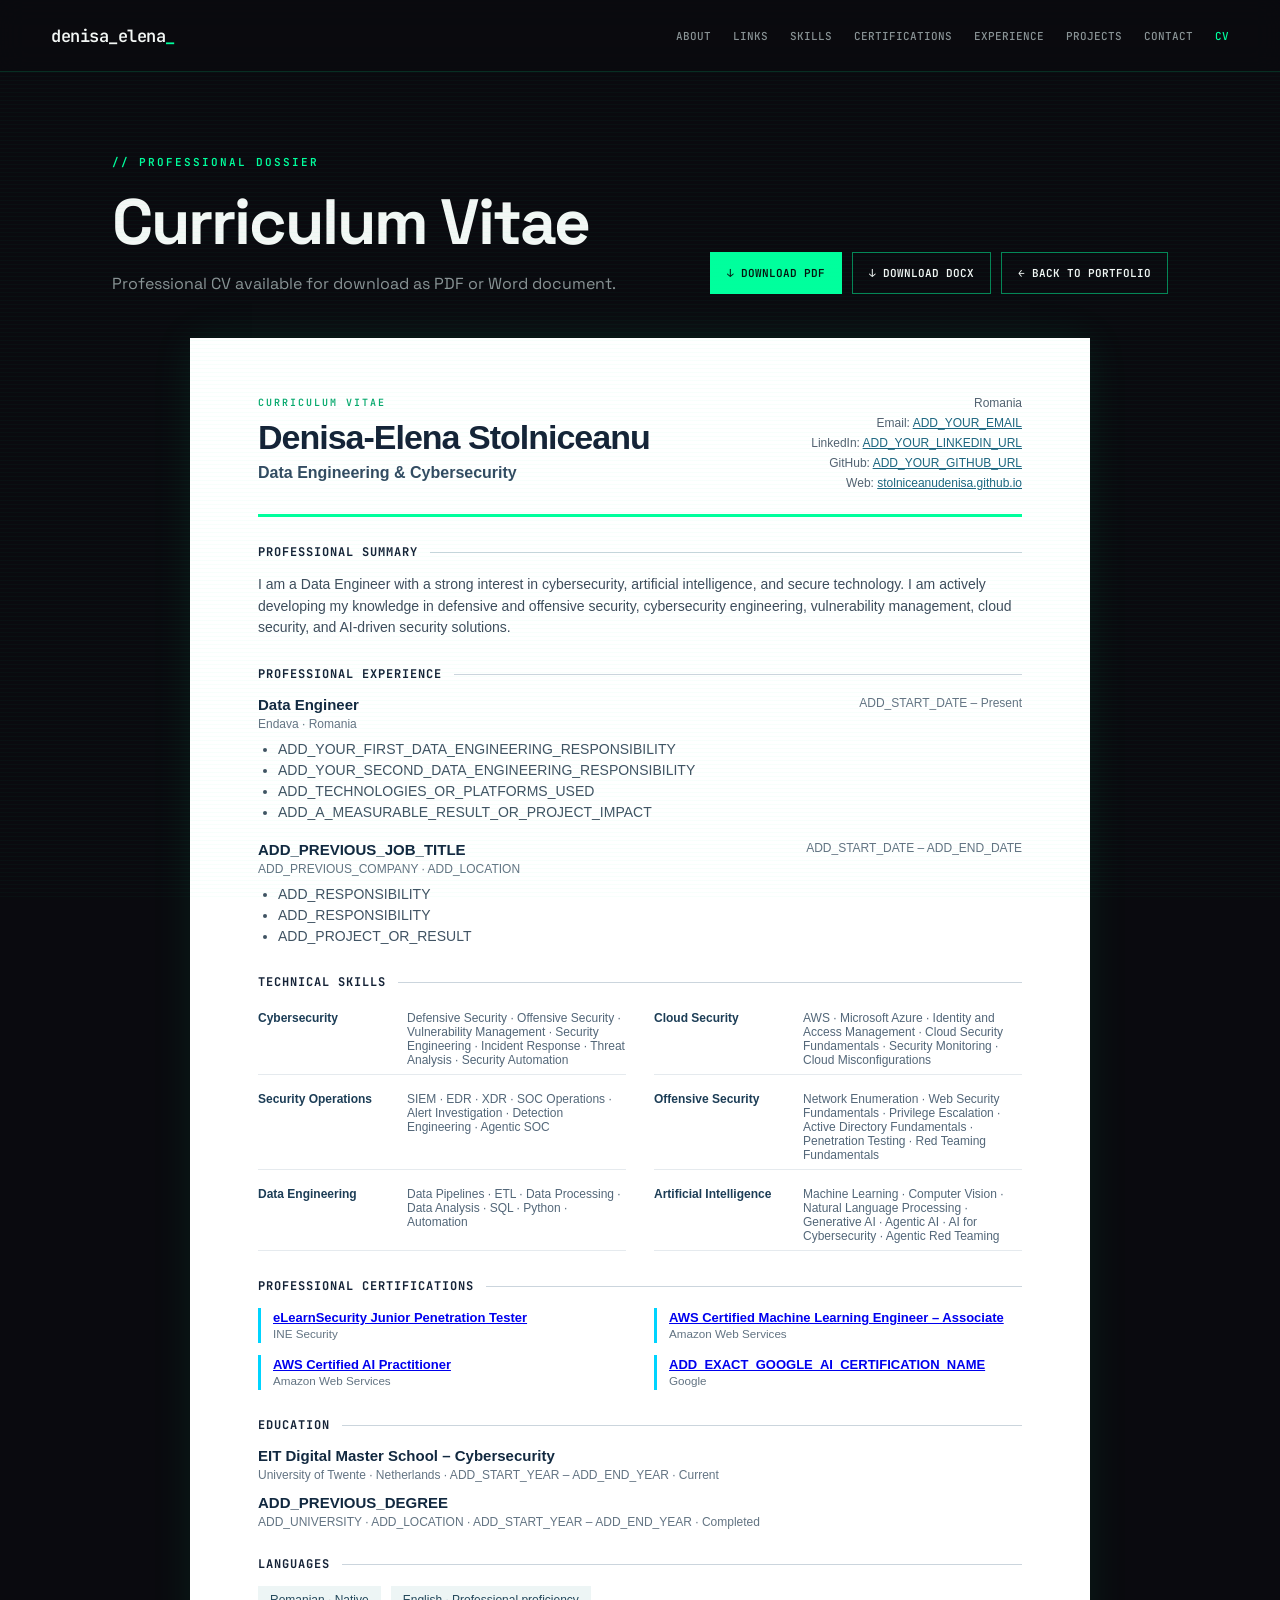
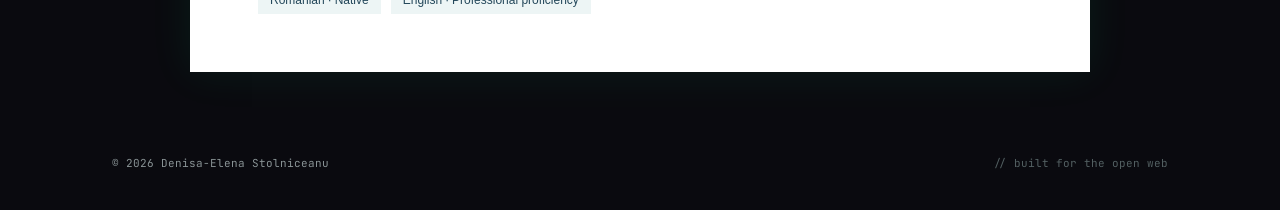
==== cv/index.html @ e09dd873 "Version 1" ====
<!doctype html>
<html lang="en">
<head>
  <meta charset="UTF-8">
  <meta name="viewport" content="width=device-width, initial-scale=1.0">
  <meta name="description" content="Curriculum Vitae of Denisa-Elena Stolniceanu">
  <title>CV // Denisa-Elena Stolniceanu</title>
  <link rel="preconnect" href="https://fonts.googleapis.com">
  <link rel="preconnect" href="https://fonts.gstatic.com" crossorigin>
  <link href="https://fonts.googleapis.com/css2?family=JetBrains+Mono:wght@400;500;600;700&family=Space+Grotesk:wght@400;500;600;700&display=swap" rel="stylesheet">
  <link rel="stylesheet" href="./styles.css">
  <script src="https://cdnjs.cloudflare.com/ajax/libs/jspdf/2.5.1/jspdf.umd.min.js" defer></script>
  <script src="https://unpkg.com/docx@9.1.0/build/index.umd.js" defer></script>
  <script src="./script.js" defer></script>
</head>
<body>
  <div class="scanlines" aria-hidden="true"></div>
  <nav class="site-nav" aria-label="Primary navigation">
    <a class="brand" href="../index.html">denisa_elena<span>_</span></a>
    <button class="menu-toggle" type="button" aria-expanded="false" aria-controls="main-menu">menu <span>☰</span></button>
    <div class="nav-links" id="main-menu">
      <a href="../about.html">About</a><a href="../links.html">Links</a><a href="../skills.html">Skills</a>
      <a href="../certifications.html">Certifications</a><a href="../experience.html">Experience</a>
      <a href="../projects.html">Projects</a><a href="../contact.html">Contact</a><a class="active" href="./index.html">CV</a>
    </div>
  </nav>

  <main>
    <header class="page-header">
      <div><p class="eyebrow">// professional dossier</p><h1>Curriculum Vitae</h1><p>Professional CV available for download as PDF or Word document.</p></div>
      <div class="actions"><button id="download-pdf" class="button primary" type="button" disabled>↓ Download PDF</button><button id="download-docx" class="button" type="button" disabled>↓ Download DOCX</button><a class="button ghost" href="../index.html">← Back to Portfolio</a></div>
    </header>

    <article class="cv-sheet" id="cv-sheet">
      <header class="cv-header"><div><p class="cv-kicker">CURRICULUM VITAE</p><h2 id="cv-name">Loading profile…</h2><p class="cv-title" id="cv-title"></p></div><div class="contact-block" id="contact-block"></div></header>
      <section class="cv-section" id="summary-section"><h3>Professional Summary</h3><p id="cv-summary"></p></section>
      <section class="cv-section" id="experience-section"><h3>Professional Experience</h3><div id="experience-list"></div></section>
      <section class="cv-section" id="skills-section"><h3>Technical Skills</h3><div class="skills-grid" id="skills-list"></div></section>
      <section class="cv-section" id="certifications-section"><h3>Professional Certifications</h3><div class="cert-grid" id="certifications-list"></div></section>
      <section class="cv-section" id="education-section"><h3>Education</h3><div id="education-list"></div></section>
      <section class="cv-section" id="languages-section"><h3>Languages</h3><div class="language-row" id="languages-list"></div></section>
      <p class="empty-note" id="empty-note" hidden>Profile details will appear here once they are added to <code>profile-data.json</code>.</p>
    </article>
  </main>
  <footer>© <span id="year">2026</span> Denisa-Elena Stolniceanu <span class="footer-mark">// built for the open web</span></footer>
</body>
</html>
---- cv/styles.css ----
:root{--bg:#0a0a0f;--panel:#12121a;--tertiary:#1a1a24;--green:#00ff9d;--cyan:#00d4ff;--purple:#a855f7;--text:#f3f7f5;--muted:#899395;--ink:#152337;--sheet:#fff}
*{box-sizing:border-box}html{scroll-behavior:smooth}body{margin:0;background:var(--bg);color:var(--text);font-family:'Space Grotesk',sans-serif;min-height:100vh}.scanlines{position:fixed;inset:0;pointer-events:none;z-index:5;opacity:.06;background:repeating-linear-gradient(0deg,transparent 0 3px,#00ff9d 4px)}.site-nav{height:72px;padding:0 max(4vw,24px);display:flex;align-items:center;justify-content:space-between;position:fixed;top:0;left:0;right:0;background:rgba(10,10,15,.9);backdrop-filter:blur(14px);border-bottom:1px solid rgba(0,255,157,.15);z-index:10}.brand{color:var(--text);text-decoration:none;font:600 17px 'JetBrains Mono',monospace;letter-spacing:-.5px}.brand span{color:var(--green)}.nav-links{display:flex;gap:22px;align-items:center}.nav-links a{color:var(--muted);font:500 11px 'JetBrains Mono',monospace;text-decoration:none;text-transform:uppercase}.nav-links a:hover,.nav-links .active{color:var(--green)}.menu-toggle{display:none;background:none;color:var(--green);border:1px solid rgba(0,255,157,.35);padding:8px 11px;font:11px 'JetBrains Mono',monospace;text-transform:uppercase}.page-header{max-width:1120px;margin:0 auto;padding:144px 32px 44px;display:flex;justify-content:space-between;align-items:end;gap:24px}.eyebrow,.cv-kicker{color:var(--green);font:600 11px 'JetBrains Mono',monospace;letter-spacing:2px;text-transform:uppercase}.page-header h1{font-size:clamp(38px,5vw,64px);margin:12px 0 10px;letter-spacing:-2px}.page-header p:not(.eyebrow){color:var(--muted);margin:0}.actions{display:flex;gap:10px;flex-wrap:wrap;justify-content:flex-end}.button{font:600 11px 'JetBrains Mono',monospace;text-transform:uppercase;text-decoration:none;border:1px solid rgba(0,255,157,.5);padding:13px 16px;cursor:pointer;background:transparent;color:var(--text);white-space:nowrap}.button.primary{background:var(--green);color:#06130e;border-color:var(--green)}.button:disabled{opacity:.4;cursor:not-allowed}.button:hover:not(:disabled){box-shadow:0 0 24px rgba(0,255,157,.22)}.cv-sheet{max-width:900px;min-height:1100px;margin:0 auto 60px;padding:58px 68px;color:var(--ink);background:var(--sheet);box-shadow:0 0 40px rgba(0,255,157,.08);font:14px Arial,sans-serif}.cv-header{display:flex;justify-content:space-between;gap:40px;border-bottom:3px solid var(--green);padding-bottom:24px}.cv-header h2{font-size:34px;margin:9px 0 7px;letter-spacing:-1px}.cv-kicker{color:#08a96e;font-size:10px;margin:0}.cv-title{color:#334b62;font-size:16px;margin:0;font-weight:600}.contact-block{display:flex;flex-direction:column;gap:6px;align-items:flex-end;justify-content:center;font-size:12px;color:#536271;text-align:right}.contact-block a{color:#1d6680}.contact-item{max-width:300px;overflow-wrap:anywhere}.cv-section{margin-top:27px}.cv-section h3{font:700 12px 'JetBrains Mono',monospace;color:var(--ink);letter-spacing:1px;text-transform:uppercase;display:flex;align-items:center;gap:12px;margin:0 0 14px}.cv-section h3:after{content:'';height:1px;background:#cbd5dd;flex:1}.cv-section p{line-height:1.55;margin:0;color:#3e4d5c}.role{margin-bottom:18px}.role-head{display:flex;justify-content:space-between;gap:20px}.role h4,.education-item h4{font-size:15px;margin:0 0 4px;color:#122940}.role-meta,.date{color:#637483;font-size:12px}.date{text-align:right;white-space:nowrap}.role ul{margin:8px 0 0;padding-left:20px;color:#405363;line-height:1.5}.skills-grid{display:grid;grid-template-columns:1fr 1fr;gap:10px 28px}.skill{display:flex;gap:9px;align-items:baseline;border-bottom:1px solid #e5eaee;padding:7px 0}.skill strong{min-width:140px;font-size:12px;color:#1c3d56}.skill span{font-size:12px;color:#536779}.cert-grid{display:grid;grid-template-columns:1fr 1fr;gap:12px 28px}.cert{border-left:3px solid var(--cyan);padding:2px 0 2px 12px}.cert strong{display:block;color:#19334b;font-size:13px}.cert small{color:#637483}.cert-logo{height:20px;max-width:90px;object-fit:contain;object-position:left;margin-bottom:5px}.education-item{margin-bottom:12px}.education-item h4{margin-bottom:4px}.education-meta{font-size:12px;color:#637483}.language-row{display:flex;gap:10px;flex-wrap:wrap}.language{background:#edf5f5;padding:7px 12px;font-size:12px;color:#24485b}.empty-note{margin-top:36px;padding:12px;background:#f2f5f6;color:#607080!important;font-size:12px}code{font-family:'JetBrains Mono',monospace;font-size:.9em}footer{max-width:1120px;margin:0 auto;padding:24px 32px 40px;color:var(--muted);font:11px 'JetBrains Mono',monospace}footer .footer-mark{float:right;color:#536062}@media(max-width:850px){.nav-links{display:none;position:absolute;top:72px;left:0;right:0;padding:18px 24px;background:#101018;border-bottom:1px solid rgba(0,255,157,.2);flex-direction:column;align-items:flex-start}.nav-links.open{display:flex}.menu-toggle{display:block}.page-header{padding-top:125px;display:block}.actions{justify-content:flex-start;margin-top:24px}.cv-sheet{margin:0 16px 40px;padding:38px 28px}.cv-header{display:block}.contact-block{align-items:flex-start;text-align:left;margin-top:20px}.skills-grid,.cert-grid{grid-template-columns:1fr}.role-head{display:block}.date{text-align:left;margin-top:4px}footer{padding-left:24px;padding-right:24px}footer .footer-mark{float:none;display:block;margin-top:10px}}@media print{body{background:#fff}.scanlines,.site-nav,.page-header,footer{display:none}.cv-sheet{box-shadow:none;margin:0;max-width:none;padding:35px;color:#152337}.cv-section{break-inside:avoid}}
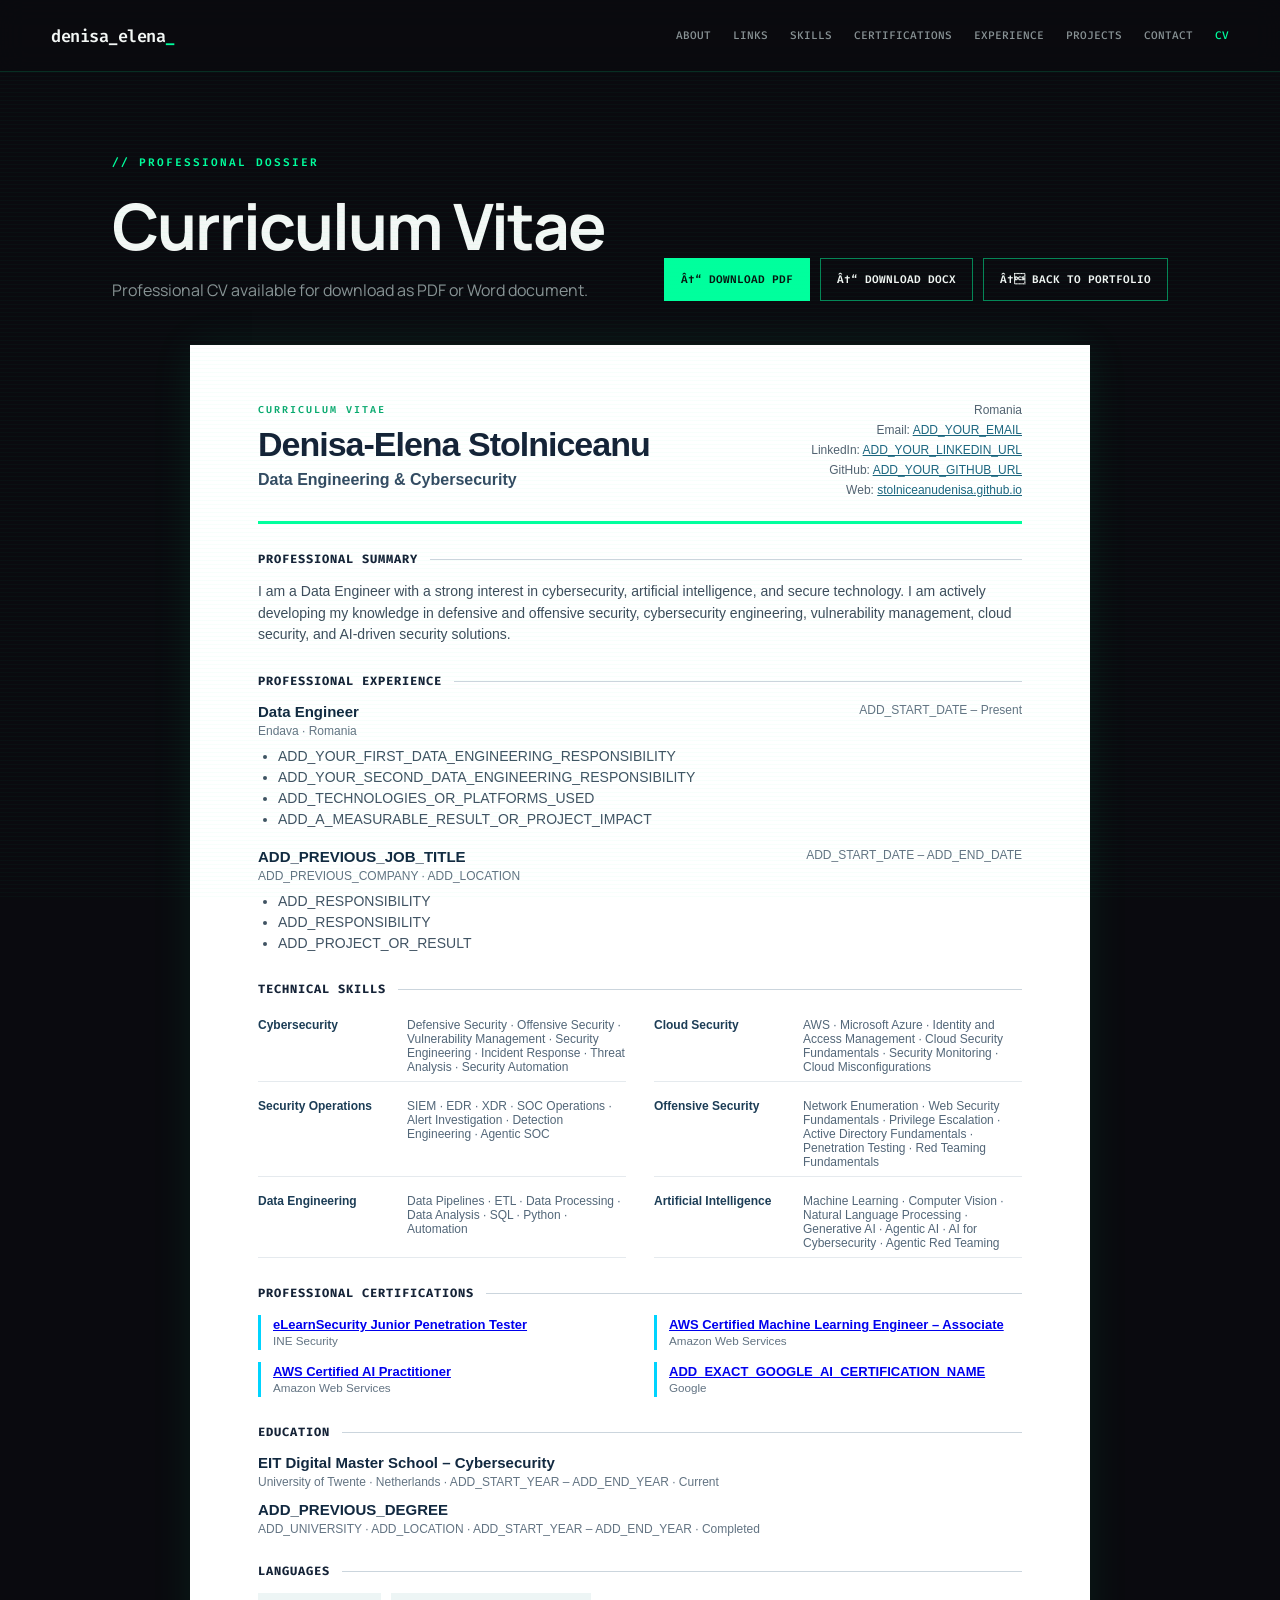
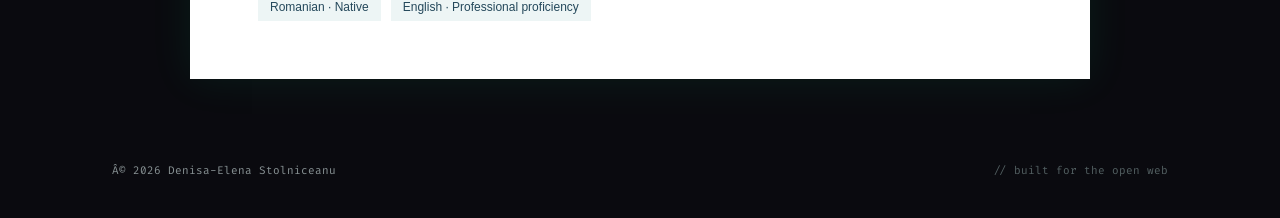
==== commit 681b1d54: "Update font families and fix character encoding issues in HTML and CSS files" ====
--- a/cv/index.html
+++ b/cv/index.html
@@ -1,4 +1,4 @@
-<!doctype html>
+﻿<!doctype html>
 <html lang="en">
 <head>
   <meta charset="UTF-8">
@@ -7,7 +7,7 @@
   <title>CV // Denisa-Elena Stolniceanu</title>
   <link rel="preconnect" href="https://fonts.googleapis.com">
   <link rel="preconnect" href="https://fonts.gstatic.com" crossorigin>
-  <link href="https://fonts.googleapis.com/css2?family=JetBrains+Mono:wght@400;500;600;700&family=Space+Grotesk:wght@400;500;600;700&display=swap" rel="stylesheet">
+  <link href="https://fonts.googleapis.com/css2?family=Fira+Code:wght@400;500;600;700&family=Manrope:wght@400;500;600;700&display=swap" rel="stylesheet">
   <link rel="stylesheet" href="./styles.css">
   <script src="https://cdnjs.cloudflare.com/ajax/libs/jspdf/2.5.1/jspdf.umd.min.js" defer></script>
   <script src="https://unpkg.com/docx@9.1.0/build/index.umd.js" defer></script>
@@ -16,23 +16,23 @@
 <body>
   <div class="scanlines" aria-hidden="true"></div>
   <nav class="site-nav" aria-label="Primary navigation">
-    <a class="brand" href="../index.html">denisa_elena<span>_</span></a>
-    <button class="menu-toggle" type="button" aria-expanded="false" aria-controls="main-menu">menu <span>☰</span></button>
+    <a class="brand" href="../">denisa_elena<span>_</span></a>
+    <button class="menu-toggle" type="button" aria-expanded="false" aria-controls="main-menu">menu <span>â˜°</span></button>
     <div class="nav-links" id="main-menu">
-      <a href="../about.html">About</a><a href="../links.html">Links</a><a href="../skills.html">Skills</a>
-      <a href="../certifications.html">Certifications</a><a href="../experience.html">Experience</a>
-      <a href="../projects.html">Projects</a><a href="../contact.html">Contact</a><a class="active" href="./index.html">CV</a>
+      <a href="../index.html#about">About</a><a href="../index.html#links">Links</a><a href="../index.html#skills">Skills</a>
+      <a href="../index.html#certifications">Certifications</a><a href="../index.html#experience">Experience</a>
+      <a href="../index.html#projects">Projects</a><a href="../index.html#contact">Contact</a><a class="active" href="./index.html">CV</a>
     </div>
   </nav>
 
   <main>
     <header class="page-header">
       <div><p class="eyebrow">// professional dossier</p><h1>Curriculum Vitae</h1><p>Professional CV available for download as PDF or Word document.</p></div>
-      <div class="actions"><button id="download-pdf" class="button primary" type="button" disabled>↓ Download PDF</button><button id="download-docx" class="button" type="button" disabled>↓ Download DOCX</button><a class="button ghost" href="../index.html">← Back to Portfolio</a></div>
+      <div class="actions"><button id="download-pdf" class="button primary" type="button" disabled>â†“ Download PDF</button><button id="download-docx" class="button" type="button" disabled>â†“ Download DOCX</button><a class="button ghost" href="../index.html">â† Back to Portfolio</a></div>
     </header>
 
     <article class="cv-sheet" id="cv-sheet">
-      <header class="cv-header"><div><p class="cv-kicker">CURRICULUM VITAE</p><h2 id="cv-name">Loading profile…</h2><p class="cv-title" id="cv-title"></p></div><div class="contact-block" id="contact-block"></div></header>
+      <header class="cv-header"><div><p class="cv-kicker">CURRICULUM VITAE</p><h2 id="cv-name">Loading profileâ€¦</h2><p class="cv-title" id="cv-title"></p></div><div class="contact-block" id="contact-block"></div></header>
       <section class="cv-section" id="summary-section"><h3>Professional Summary</h3><p id="cv-summary"></p></section>
       <section class="cv-section" id="experience-section"><h3>Professional Experience</h3><div id="experience-list"></div></section>
       <section class="cv-section" id="skills-section"><h3>Technical Skills</h3><div class="skills-grid" id="skills-list"></div></section>
@@ -42,6 +42,7 @@
       <p class="empty-note" id="empty-note" hidden>Profile details will appear here once they are added to <code>profile-data.json</code>.</p>
     </article>
   </main>
-  <footer>© <span id="year">2026</span> Denisa-Elena Stolniceanu <span class="footer-mark">// built for the open web</span></footer>
+  <footer>Â© <span id="year">2026</span> Denisa-Elena Stolniceanu <span class="footer-mark">// built for the open web</span></footer>
 </body>
 </html>
+
--- a/cv/styles.css
+++ b/cv/styles.css
@@ -1,2 +1,3 @@
-:root{--bg:#0a0a0f;--panel:#12121a;--tertiary:#1a1a24;--green:#00ff9d;--cyan:#00d4ff;--purple:#a855f7;--text:#f3f7f5;--muted:#899395;--ink:#152337;--sheet:#fff}
-*{box-sizing:border-box}html{scroll-behavior:smooth}body{margin:0;background:var(--bg);color:var(--text);font-family:'Space Grotesk',sans-serif;min-height:100vh}.scanlines{position:fixed;inset:0;pointer-events:none;z-index:5;opacity:.06;background:repeating-linear-gradient(0deg,transparent 0 3px,#00ff9d 4px)}.site-nav{height:72px;padding:0 max(4vw,24px);display:flex;align-items:center;justify-content:space-between;position:fixed;top:0;left:0;right:0;background:rgba(10,10,15,.9);backdrop-filter:blur(14px);border-bottom:1px solid rgba(0,255,157,.15);z-index:10}.brand{color:var(--text);text-decoration:none;font:600 17px 'JetBrains Mono',monospace;letter-spacing:-.5px}.brand span{color:var(--green)}.nav-links{display:flex;gap:22px;align-items:center}.nav-links a{color:var(--muted);font:500 11px 'JetBrains Mono',monospace;text-decoration:none;text-transform:uppercase}.nav-links a:hover,.nav-links .active{color:var(--green)}.menu-toggle{display:none;background:none;color:var(--green);border:1px solid rgba(0,255,157,.35);padding:8px 11px;font:11px 'JetBrains Mono',monospace;text-transform:uppercase}.page-header{max-width:1120px;margin:0 auto;padding:144px 32px 44px;display:flex;justify-content:space-between;align-items:end;gap:24px}.eyebrow,.cv-kicker{color:var(--green);font:600 11px 'JetBrains Mono',monospace;letter-spacing:2px;text-transform:uppercase}.page-header h1{font-size:clamp(38px,5vw,64px);margin:12px 0 10px;letter-spacing:-2px}.page-header p:not(.eyebrow){color:var(--muted);margin:0}.actions{display:flex;gap:10px;flex-wrap:wrap;justify-content:flex-end}.button{font:600 11px 'JetBrains Mono',monospace;text-transform:uppercase;text-decoration:none;border:1px solid rgba(0,255,157,.5);padding:13px 16px;cursor:pointer;background:transparent;color:var(--text);white-space:nowrap}.button.primary{background:var(--green);color:#06130e;border-color:var(--green)}.button:disabled{opacity:.4;cursor:not-allowed}.button:hover:not(:disabled){box-shadow:0 0 24px rgba(0,255,157,.22)}.cv-sheet{max-width:900px;min-height:1100px;margin:0 auto 60px;padding:58px 68px;color:var(--ink);background:var(--sheet);box-shadow:0 0 40px rgba(0,255,157,.08);font:14px Arial,sans-serif}.cv-header{display:flex;justify-content:space-between;gap:40px;border-bottom:3px solid var(--green);padding-bottom:24px}.cv-header h2{font-size:34px;margin:9px 0 7px;letter-spacing:-1px}.cv-kicker{color:#08a96e;font-size:10px;margin:0}.cv-title{color:#334b62;font-size:16px;margin:0;font-weight:600}.contact-block{display:flex;flex-direction:column;gap:6px;align-items:flex-end;justify-content:center;font-size:12px;color:#536271;text-align:right}.contact-block a{color:#1d6680}.contact-item{max-width:300px;overflow-wrap:anywhere}.cv-section{margin-top:27px}.cv-section h3{font:700 12px 'JetBrains Mono',monospace;color:var(--ink);letter-spacing:1px;text-transform:uppercase;display:flex;align-items:center;gap:12px;margin:0 0 14px}.cv-section h3:after{content:'';height:1px;background:#cbd5dd;flex:1}.cv-section p{line-height:1.55;margin:0;color:#3e4d5c}.role{margin-bottom:18px}.role-head{display:flex;justify-content:space-between;gap:20px}.role h4,.education-item h4{font-size:15px;margin:0 0 4px;color:#122940}.role-meta,.date{color:#637483;font-size:12px}.date{text-align:right;white-space:nowrap}.role ul{margin:8px 0 0;padding-left:20px;color:#405363;line-height:1.5}.skills-grid{display:grid;grid-template-columns:1fr 1fr;gap:10px 28px}.skill{display:flex;gap:9px;align-items:baseline;border-bottom:1px solid #e5eaee;padding:7px 0}.skill strong{min-width:140px;font-size:12px;color:#1c3d56}.skill span{font-size:12px;color:#536779}.cert-grid{display:grid;grid-template-columns:1fr 1fr;gap:12px 28px}.cert{border-left:3px solid var(--cyan);padding:2px 0 2px 12px}.cert strong{display:block;color:#19334b;font-size:13px}.cert small{color:#637483}.cert-logo{height:20px;max-width:90px;object-fit:contain;object-position:left;margin-bottom:5px}.education-item{margin-bottom:12px}.education-item h4{margin-bottom:4px}.education-meta{font-size:12px;color:#637483}.language-row{display:flex;gap:10px;flex-wrap:wrap}.language{background:#edf5f5;padding:7px 12px;font-size:12px;color:#24485b}.empty-note{margin-top:36px;padding:12px;background:#f2f5f6;color:#607080!important;font-size:12px}code{font-family:'JetBrains Mono',monospace;font-size:.9em}footer{max-width:1120px;margin:0 auto;padding:24px 32px 40px;color:var(--muted);font:11px 'JetBrains Mono',monospace}footer .footer-mark{float:right;color:#536062}@media(max-width:850px){.nav-links{display:none;position:absolute;top:72px;left:0;right:0;padding:18px 24px;background:#101018;border-bottom:1px solid rgba(0,255,157,.2);flex-direction:column;align-items:flex-start}.nav-links.open{display:flex}.menu-toggle{display:block}.page-header{padding-top:125px;display:block}.actions{justify-content:flex-start;margin-top:24px}.cv-sheet{margin:0 16px 40px;padding:38px 28px}.cv-header{display:block}.contact-block{align-items:flex-start;text-align:left;margin-top:20px}.skills-grid,.cert-grid{grid-template-columns:1fr}.role-head{display:block}.date{text-align:left;margin-top:4px}footer{padding-left:24px;padding-right:24px}footer .footer-mark{float:none;display:block;margin-top:10px}}@media print{body{background:#fff}.scanlines,.site-nav,.page-header,footer{display:none}.cv-sheet{box-shadow:none;margin:0;max-width:none;padding:35px;color:#152337}.cv-section{break-inside:avoid}}
+﻿:root{--bg:#0a0a0f;--panel:#12121a;--tertiary:#1a1a24;--green:#00ff9d;--cyan:#00d4ff;--purple:#a855f7;--text:#f3f7f5;--muted:#899395;--ink:#152337;--sheet:#fff}
+*{box-sizing:border-box}html{scroll-behavior:smooth}body{margin:0;background:var(--bg);color:var(--text);font-family:'Manrope',sans-serif;min-height:100vh}.scanlines{position:fixed;inset:0;pointer-events:none;z-index:5;opacity:.06;background:repeating-linear-gradient(0deg,transparent 0 3px,#00ff9d 4px)}.site-nav{height:72px;padding:0 max(4vw,24px);display:flex;align-items:center;justify-content:space-between;position:fixed;top:0;left:0;right:0;background:rgba(10,10,15,.9);backdrop-filter:blur(14px);border-bottom:1px solid rgba(0,255,157,.15);z-index:10}.brand{color:var(--text);text-decoration:none;font:600 17px 'Fira Code',monospace;letter-spacing:-.5px}.brand span{color:var(--green)}.nav-links{display:flex;gap:22px;align-items:center}.nav-links a{color:var(--muted);font:500 11px 'Fira Code',monospace;text-decoration:none;text-transform:uppercase}.nav-links a:hover,.nav-links .active{color:var(--green)}.menu-toggle{display:none;background:none;color:var(--green);border:1px solid rgba(0,255,157,.35);padding:8px 11px;font:11px 'Fira Code',monospace;text-transform:uppercase}.page-header{max-width:1120px;margin:0 auto;padding:144px 32px 44px;display:flex;justify-content:space-between;align-items:end;gap:24px}.eyebrow,.cv-kicker{color:var(--green);font:600 11px 'Fira Code',monospace;letter-spacing:2px;text-transform:uppercase}.page-header h1{font-size:clamp(38px,5vw,64px);margin:12px 0 10px;letter-spacing:-2px}.page-header p:not(.eyebrow){color:var(--muted);margin:0}.actions{display:flex;gap:10px;flex-wrap:wrap;justify-content:flex-end}.button{font:600 11px 'Fira Code',monospace;text-transform:uppercase;text-decoration:none;border:1px solid rgba(0,255,157,.5);padding:13px 16px;cursor:pointer;background:transparent;color:var(--text);white-space:nowrap}.button.primary{background:var(--green);color:#06130e;border-color:var(--green)}.button:disabled{opacity:.4;cursor:not-allowed}.button:hover:not(:disabled){box-shadow:0 0 24px rgba(0,255,157,.22)}.cv-sheet{max-width:900px;min-height:1100px;margin:0 auto 60px;padding:58px 68px;color:var(--ink);background:var(--sheet);box-shadow:0 0 40px rgba(0,255,157,.08);font:14px Arial,sans-serif}.cv-header{display:flex;justify-content:space-between;gap:40px;border-bottom:3px solid var(--green);padding-bottom:24px}.cv-header h2{font-size:34px;margin:9px 0 7px;letter-spacing:-1px}.cv-kicker{color:#08a96e;font-size:10px;margin:0}.cv-title{color:#334b62;font-size:16px;margin:0;font-weight:600}.contact-block{display:flex;flex-direction:column;gap:6px;align-items:flex-end;justify-content:center;font-size:12px;color:#536271;text-align:right}.contact-block a{color:#1d6680}.contact-item{max-width:300px;overflow-wrap:anywhere}.cv-section{margin-top:27px}.cv-section h3{font:700 12px 'Fira Code',monospace;color:var(--ink);letter-spacing:1px;text-transform:uppercase;display:flex;align-items:center;gap:12px;margin:0 0 14px}.cv-section h3:after{content:'';height:1px;background:#cbd5dd;flex:1}.cv-section p{line-height:1.55;margin:0;color:#3e4d5c}.role{margin-bottom:18px}.role-head{display:flex;justify-content:space-between;gap:20px}.role h4,.education-item h4{font-size:15px;margin:0 0 4px;color:#122940}.role-meta,.date{color:#637483;font-size:12px}.date{text-align:right;white-space:nowrap}.role ul{margin:8px 0 0;padding-left:20px;color:#405363;line-height:1.5}.skills-grid{display:grid;grid-template-columns:1fr 1fr;gap:10px 28px}.skill{display:flex;gap:9px;align-items:baseline;border-bottom:1px solid #e5eaee;padding:7px 0}.skill strong{min-width:140px;font-size:12px;color:#1c3d56}.skill span{font-size:12px;color:#536779}.cert-grid{display:grid;grid-template-columns:1fr 1fr;gap:12px 28px}.cert{border-left:3px solid var(--cyan);padding:2px 0 2px 12px}.cert strong{display:block;color:#19334b;font-size:13px}.cert small{color:#637483}.cert-logo{height:20px;max-width:90px;object-fit:contain;object-position:left;margin-bottom:5px}.education-item{margin-bottom:12px}.education-item h4{margin-bottom:4px}.education-meta{font-size:12px;color:#637483}.language-row{display:flex;gap:10px;flex-wrap:wrap}.language{background:#edf5f5;padding:7px 12px;font-size:12px;color:#24485b}.empty-note{margin-top:36px;padding:12px;background:#f2f5f6;color:#607080!important;font-size:12px}code{font-family:'Fira Code',monospace;font-size:.9em}footer{max-width:1120px;margin:0 auto;padding:24px 32px 40px;color:var(--muted);font:11px 'Fira Code',monospace}footer .footer-mark{float:right;color:#536062}@media(max-width:850px){.nav-links{display:none;position:absolute;top:72px;left:0;right:0;padding:18px 24px;background:#101018;border-bottom:1px solid rgba(0,255,157,.2);flex-direction:column;align-items:flex-start}.nav-links.open{display:flex}.menu-toggle{display:block}.page-header{padding-top:125px;display:block}.actions{justify-content:flex-start;margin-top:24px}.cv-sheet{margin:0 16px 40px;padding:38px 28px}.cv-header{display:block}.contact-block{align-items:flex-start;text-align:left;margin-top:20px}.skills-grid,.cert-grid{grid-template-columns:1fr}.role-head{display:block}.date{text-align:left;margin-top:4px}footer{padding-left:24px;padding-right:24px}footer .footer-mark{float:none;display:block;margin-top:10px}}@media print{body{background:#fff}.scanlines,.site-nav,.page-header,footer{display:none}.cv-sheet{box-shadow:none;margin:0;max-width:none;padding:35px;color:#152337}.cv-section{break-inside:avoid}}
+
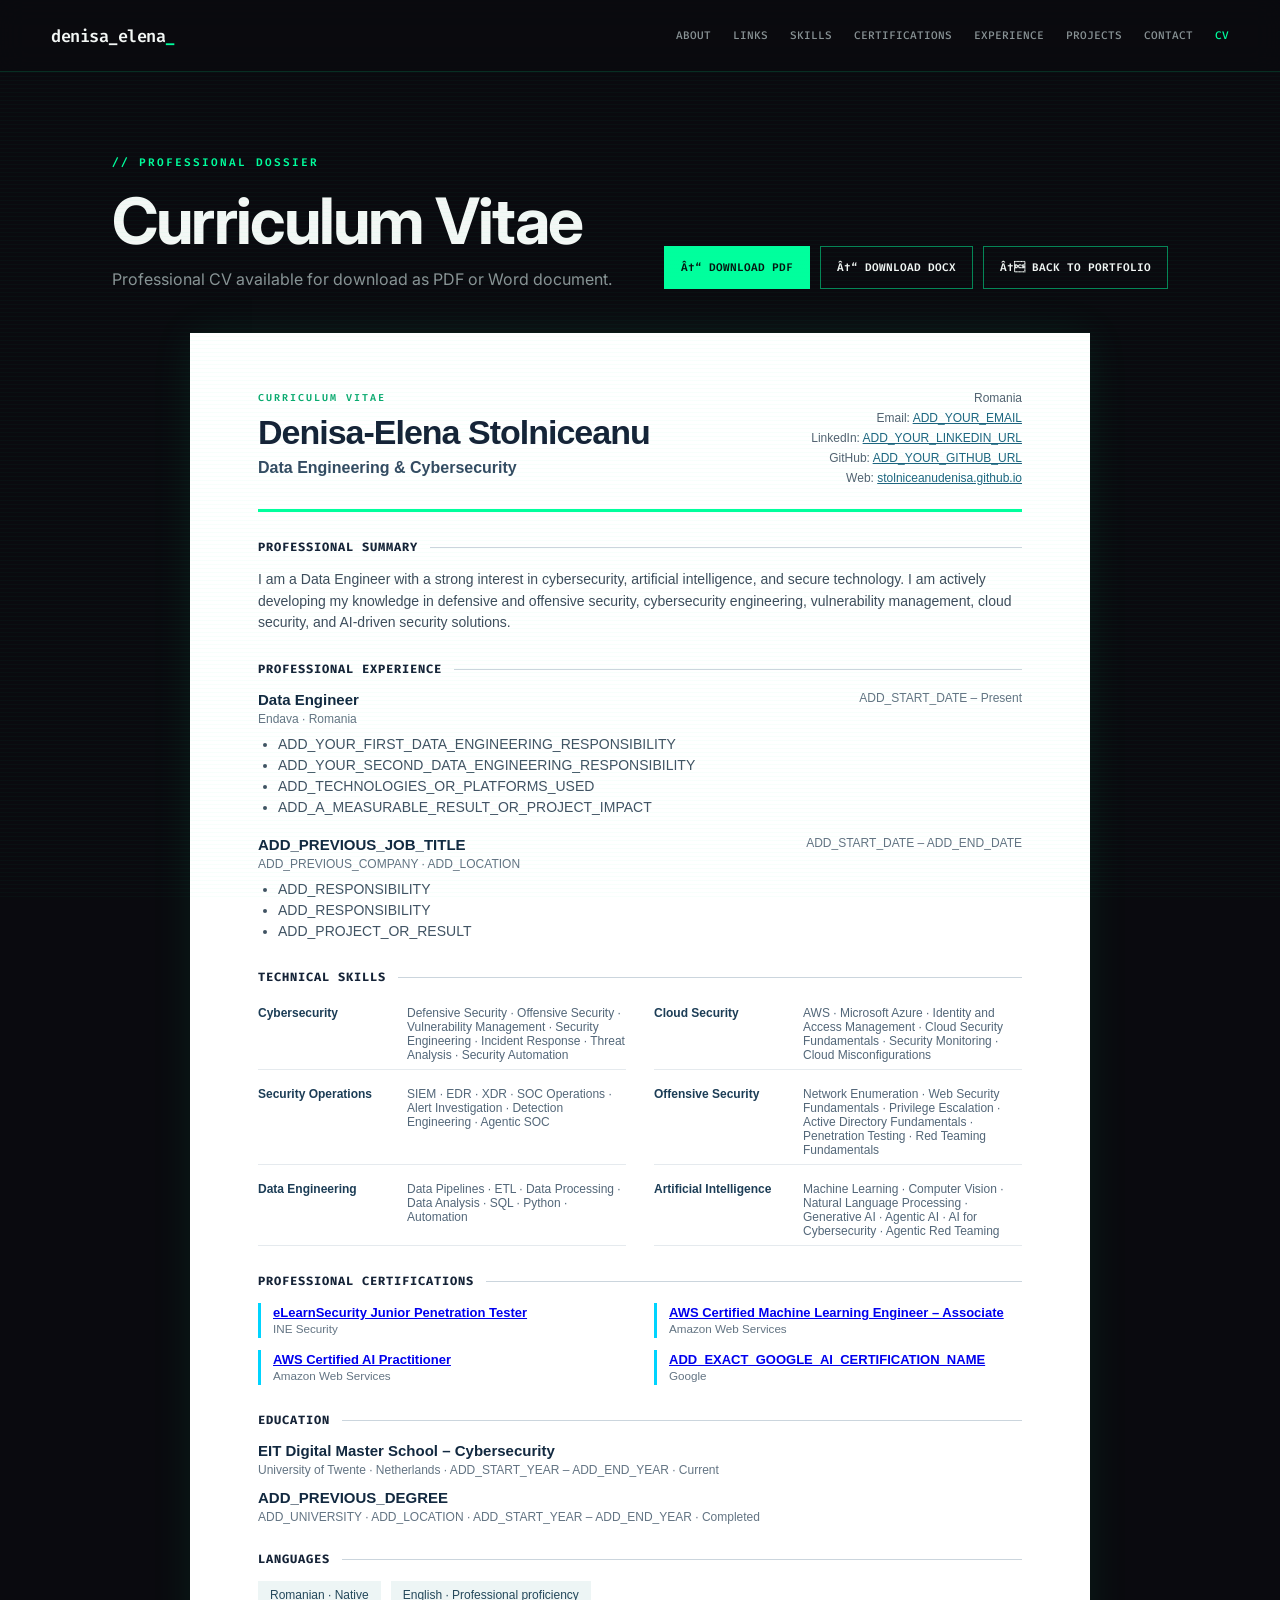
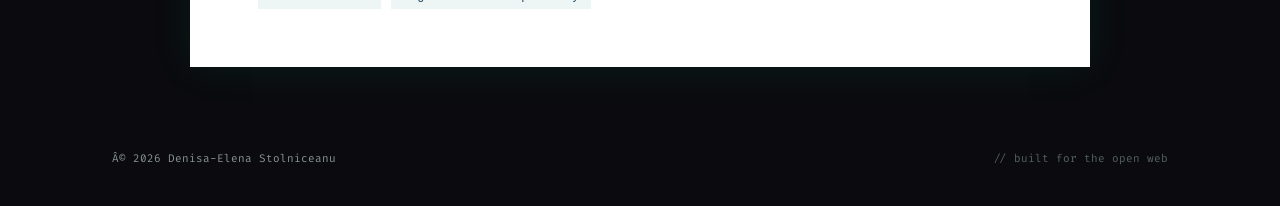
==== commit eedf26d1: "Update font families to Inter and adjust navigation styles in HTML and CSS" ====
--- a/cv/index.html
+++ b/cv/index.html
@@ -7,7 +7,7 @@
   <title>CV // Denisa-Elena Stolniceanu</title>
   <link rel="preconnect" href="https://fonts.googleapis.com">
   <link rel="preconnect" href="https://fonts.gstatic.com" crossorigin>
-  <link href="https://fonts.googleapis.com/css2?family=Fira+Code:wght@400;500;600;700&family=Manrope:wght@400;500;600;700&display=swap" rel="stylesheet">
+  <link href="https://fonts.googleapis.com/css2?family=Fira+Code:wght@400;500&family=Inter:wght@400;500;600;700&display=swap" rel="stylesheet">
   <link rel="stylesheet" href="./styles.css">
   <script src="https://cdnjs.cloudflare.com/ajax/libs/jspdf/2.5.1/jspdf.umd.min.js" defer></script>
   <script src="https://unpkg.com/docx@9.1.0/build/index.umd.js" defer></script>
@@ -46,3 +46,6 @@
 </body>
 </html>
 
+
+
+
--- a/cv/styles.css
+++ b/cv/styles.css
@@ -1,3 +1,6 @@
 ﻿:root{--bg:#0a0a0f;--panel:#12121a;--tertiary:#1a1a24;--green:#00ff9d;--cyan:#00d4ff;--purple:#a855f7;--text:#f3f7f5;--muted:#899395;--ink:#152337;--sheet:#fff}
-*{box-sizing:border-box}html{scroll-behavior:smooth}body{margin:0;background:var(--bg);color:var(--text);font-family:'Manrope',sans-serif;min-height:100vh}.scanlines{position:fixed;inset:0;pointer-events:none;z-index:5;opacity:.06;background:repeating-linear-gradient(0deg,transparent 0 3px,#00ff9d 4px)}.site-nav{height:72px;padding:0 max(4vw,24px);display:flex;align-items:center;justify-content:space-between;position:fixed;top:0;left:0;right:0;background:rgba(10,10,15,.9);backdrop-filter:blur(14px);border-bottom:1px solid rgba(0,255,157,.15);z-index:10}.brand{color:var(--text);text-decoration:none;font:600 17px 'Fira Code',monospace;letter-spacing:-.5px}.brand span{color:var(--green)}.nav-links{display:flex;gap:22px;align-items:center}.nav-links a{color:var(--muted);font:500 11px 'Fira Code',monospace;text-decoration:none;text-transform:uppercase}.nav-links a:hover,.nav-links .active{color:var(--green)}.menu-toggle{display:none;background:none;color:var(--green);border:1px solid rgba(0,255,157,.35);padding:8px 11px;font:11px 'Fira Code',monospace;text-transform:uppercase}.page-header{max-width:1120px;margin:0 auto;padding:144px 32px 44px;display:flex;justify-content:space-between;align-items:end;gap:24px}.eyebrow,.cv-kicker{color:var(--green);font:600 11px 'Fira Code',monospace;letter-spacing:2px;text-transform:uppercase}.page-header h1{font-size:clamp(38px,5vw,64px);margin:12px 0 10px;letter-spacing:-2px}.page-header p:not(.eyebrow){color:var(--muted);margin:0}.actions{display:flex;gap:10px;flex-wrap:wrap;justify-content:flex-end}.button{font:600 11px 'Fira Code',monospace;text-transform:uppercase;text-decoration:none;border:1px solid rgba(0,255,157,.5);padding:13px 16px;cursor:pointer;background:transparent;color:var(--text);white-space:nowrap}.button.primary{background:var(--green);color:#06130e;border-color:var(--green)}.button:disabled{opacity:.4;cursor:not-allowed}.button:hover:not(:disabled){box-shadow:0 0 24px rgba(0,255,157,.22)}.cv-sheet{max-width:900px;min-height:1100px;margin:0 auto 60px;padding:58px 68px;color:var(--ink);background:var(--sheet);box-shadow:0 0 40px rgba(0,255,157,.08);font:14px Arial,sans-serif}.cv-header{display:flex;justify-content:space-between;gap:40px;border-bottom:3px solid var(--green);padding-bottom:24px}.cv-header h2{font-size:34px;margin:9px 0 7px;letter-spacing:-1px}.cv-kicker{color:#08a96e;font-size:10px;margin:0}.cv-title{color:#334b62;font-size:16px;margin:0;font-weight:600}.contact-block{display:flex;flex-direction:column;gap:6px;align-items:flex-end;justify-content:center;font-size:12px;color:#536271;text-align:right}.contact-block a{color:#1d6680}.contact-item{max-width:300px;overflow-wrap:anywhere}.cv-section{margin-top:27px}.cv-section h3{font:700 12px 'Fira Code',monospace;color:var(--ink);letter-spacing:1px;text-transform:uppercase;display:flex;align-items:center;gap:12px;margin:0 0 14px}.cv-section h3:after{content:'';height:1px;background:#cbd5dd;flex:1}.cv-section p{line-height:1.55;margin:0;color:#3e4d5c}.role{margin-bottom:18px}.role-head{display:flex;justify-content:space-between;gap:20px}.role h4,.education-item h4{font-size:15px;margin:0 0 4px;color:#122940}.role-meta,.date{color:#637483;font-size:12px}.date{text-align:right;white-space:nowrap}.role ul{margin:8px 0 0;padding-left:20px;color:#405363;line-height:1.5}.skills-grid{display:grid;grid-template-columns:1fr 1fr;gap:10px 28px}.skill{display:flex;gap:9px;align-items:baseline;border-bottom:1px solid #e5eaee;padding:7px 0}.skill strong{min-width:140px;font-size:12px;color:#1c3d56}.skill span{font-size:12px;color:#536779}.cert-grid{display:grid;grid-template-columns:1fr 1fr;gap:12px 28px}.cert{border-left:3px solid var(--cyan);padding:2px 0 2px 12px}.cert strong{display:block;color:#19334b;font-size:13px}.cert small{color:#637483}.cert-logo{height:20px;max-width:90px;object-fit:contain;object-position:left;margin-bottom:5px}.education-item{margin-bottom:12px}.education-item h4{margin-bottom:4px}.education-meta{font-size:12px;color:#637483}.language-row{display:flex;gap:10px;flex-wrap:wrap}.language{background:#edf5f5;padding:7px 12px;font-size:12px;color:#24485b}.empty-note{margin-top:36px;padding:12px;background:#f2f5f6;color:#607080!important;font-size:12px}code{font-family:'Fira Code',monospace;font-size:.9em}footer{max-width:1120px;margin:0 auto;padding:24px 32px 40px;color:var(--muted);font:11px 'Fira Code',monospace}footer .footer-mark{float:right;color:#536062}@media(max-width:850px){.nav-links{display:none;position:absolute;top:72px;left:0;right:0;padding:18px 24px;background:#101018;border-bottom:1px solid rgba(0,255,157,.2);flex-direction:column;align-items:flex-start}.nav-links.open{display:flex}.menu-toggle{display:block}.page-header{padding-top:125px;display:block}.actions{justify-content:flex-start;margin-top:24px}.cv-sheet{margin:0 16px 40px;padding:38px 28px}.cv-header{display:block}.contact-block{align-items:flex-start;text-align:left;margin-top:20px}.skills-grid,.cert-grid{grid-template-columns:1fr}.role-head{display:block}.date{text-align:left;margin-top:4px}footer{padding-left:24px;padding-right:24px}footer .footer-mark{float:none;display:block;margin-top:10px}}@media print{body{background:#fff}.scanlines,.site-nav,.page-header,footer{display:none}.cv-sheet{box-shadow:none;margin:0;max-width:none;padding:35px;color:#152337}.cv-section{break-inside:avoid}}
+*{box-sizing:border-box}html{scroll-behavior:smooth}body{margin:0;background:var(--bg);color:var(--text);font-family:'Inter',sans-serif;min-height:100vh}.scanlines{position:fixed;inset:0;pointer-events:none;z-index:5;opacity:.06;background:repeating-linear-gradient(0deg,transparent 0 3px,#00ff9d 4px)}.site-nav{height:72px;padding:0 max(4vw,24px);display:flex;align-items:center;justify-content:space-between;position:fixed;top:0;left:0;right:0;background:rgba(10,10,15,.9);backdrop-filter:blur(14px);border-bottom:1px solid rgba(0,255,157,.15);z-index:10}.brand{color:var(--text);text-decoration:none;font:600 17px 'Fira Code',monospace;letter-spacing:-.5px}.brand span{color:var(--green)}.nav-links{display:flex;gap:22px;align-items:center}.nav-links a{color:var(--muted);font:500 11px 'Fira Code',monospace;text-decoration:none;text-transform:uppercase}.nav-links a:hover,.nav-links .active{color:var(--green)}.menu-toggle{display:none;background:none;color:var(--green);border:1px solid rgba(0,255,157,.35);padding:8px 11px;font:11px 'Fira Code',monospace;text-transform:uppercase}.page-header{max-width:1120px;margin:0 auto;padding:144px 32px 44px;display:flex;justify-content:space-between;align-items:end;gap:24px}.eyebrow,.cv-kicker{color:var(--green);font:600 11px 'Fira Code',monospace;letter-spacing:2px;text-transform:uppercase}.page-header h1{font-size:clamp(38px,5vw,64px);margin:12px 0 10px;letter-spacing:-2px}.page-header p:not(.eyebrow){color:var(--muted);margin:0}.actions{display:flex;gap:10px;flex-wrap:wrap;justify-content:flex-end}.button{font:600 11px 'Fira Code',monospace;text-transform:uppercase;text-decoration:none;border:1px solid rgba(0,255,157,.5);padding:13px 16px;cursor:pointer;background:transparent;color:var(--text);white-space:nowrap}.button.primary{background:var(--green);color:#06130e;border-color:var(--green)}.button:disabled{opacity:.4;cursor:not-allowed}.button:hover:not(:disabled){box-shadow:0 0 24px rgba(0,255,157,.22)}.cv-sheet{max-width:900px;min-height:1100px;margin:0 auto 60px;padding:58px 68px;color:var(--ink);background:var(--sheet);box-shadow:0 0 40px rgba(0,255,157,.08);font:14px Arial,sans-serif}.cv-header{display:flex;justify-content:space-between;gap:40px;border-bottom:3px solid var(--green);padding-bottom:24px}.cv-header h2{font-size:34px;margin:9px 0 7px;letter-spacing:-1px}.cv-kicker{color:#08a96e;font-size:10px;margin:0}.cv-title{color:#334b62;font-size:16px;margin:0;font-weight:600}.contact-block{display:flex;flex-direction:column;gap:6px;align-items:flex-end;justify-content:center;font-size:12px;color:#536271;text-align:right}.contact-block a{color:#1d6680}.contact-item{max-width:300px;overflow-wrap:anywhere}.cv-section{margin-top:27px}.cv-section h3{font:700 12px 'Fira Code',monospace;color:var(--ink);letter-spacing:1px;text-transform:uppercase;display:flex;align-items:center;gap:12px;margin:0 0 14px}.cv-section h3:after{content:'';height:1px;background:#cbd5dd;flex:1}.cv-section p{line-height:1.55;margin:0;color:#3e4d5c}.role{margin-bottom:18px}.role-head{display:flex;justify-content:space-between;gap:20px}.role h4,.education-item h4{font-size:15px;margin:0 0 4px;color:#122940}.role-meta,.date{color:#637483;font-size:12px}.date{text-align:right;white-space:nowrap}.role ul{margin:8px 0 0;padding-left:20px;color:#405363;line-height:1.5}.skills-grid{display:grid;grid-template-columns:1fr 1fr;gap:10px 28px}.skill{display:flex;gap:9px;align-items:baseline;border-bottom:1px solid #e5eaee;padding:7px 0}.skill strong{min-width:140px;font-size:12px;color:#1c3d56}.skill span{font-size:12px;color:#536779}.cert-grid{display:grid;grid-template-columns:1fr 1fr;gap:12px 28px}.cert{border-left:3px solid var(--cyan);padding:2px 0 2px 12px}.cert strong{display:block;color:#19334b;font-size:13px}.cert small{color:#637483}.cert-logo{height:20px;max-width:90px;object-fit:contain;object-position:left;margin-bottom:5px}.education-item{margin-bottom:12px}.education-item h4{margin-bottom:4px}.education-meta{font-size:12px;color:#637483}.language-row{display:flex;gap:10px;flex-wrap:wrap}.language{background:#edf5f5;padding:7px 12px;font-size:12px;color:#24485b}.empty-note{margin-top:36px;padding:12px;background:#f2f5f6;color:#607080!important;font-size:12px}code{font-family:'Fira Code',monospace;font-size:.9em}footer{max-width:1120px;margin:0 auto;padding:24px 32px 40px;color:var(--muted);font:11px 'Fira Code',monospace}footer .footer-mark{float:right;color:#536062}@media(max-width:850px){.nav-links{display:none;position:absolute;top:72px;left:0;right:0;padding:18px 24px;background:#101018;border-bottom:1px solid rgba(0,255,157,.2);flex-direction:column;align-items:flex-start}.nav-links.open{display:flex}.menu-toggle{display:block}.page-header{padding-top:125px;display:block}.actions{justify-content:flex-start;margin-top:24px}.cv-sheet{margin:0 16px 40px;padding:38px 28px}.cv-header{display:block}.contact-block{align-items:flex-start;text-align:left;margin-top:20px}.skills-grid,.cert-grid{grid-template-columns:1fr}.role-head{display:block}.date{text-align:left;margin-top:4px}footer{padding-left:24px;padding-right:24px}footer .footer-mark{float:none;display:block;margin-top:10px}}@media print{body{background:#fff}.scanlines,.site-nav,.page-header,footer{display:none}.cv-sheet{box-shadow:none;margin:0;max-width:none;padding:35px;color:#152337}.cv-section{break-inside:avoid}}
 
+
+
+
